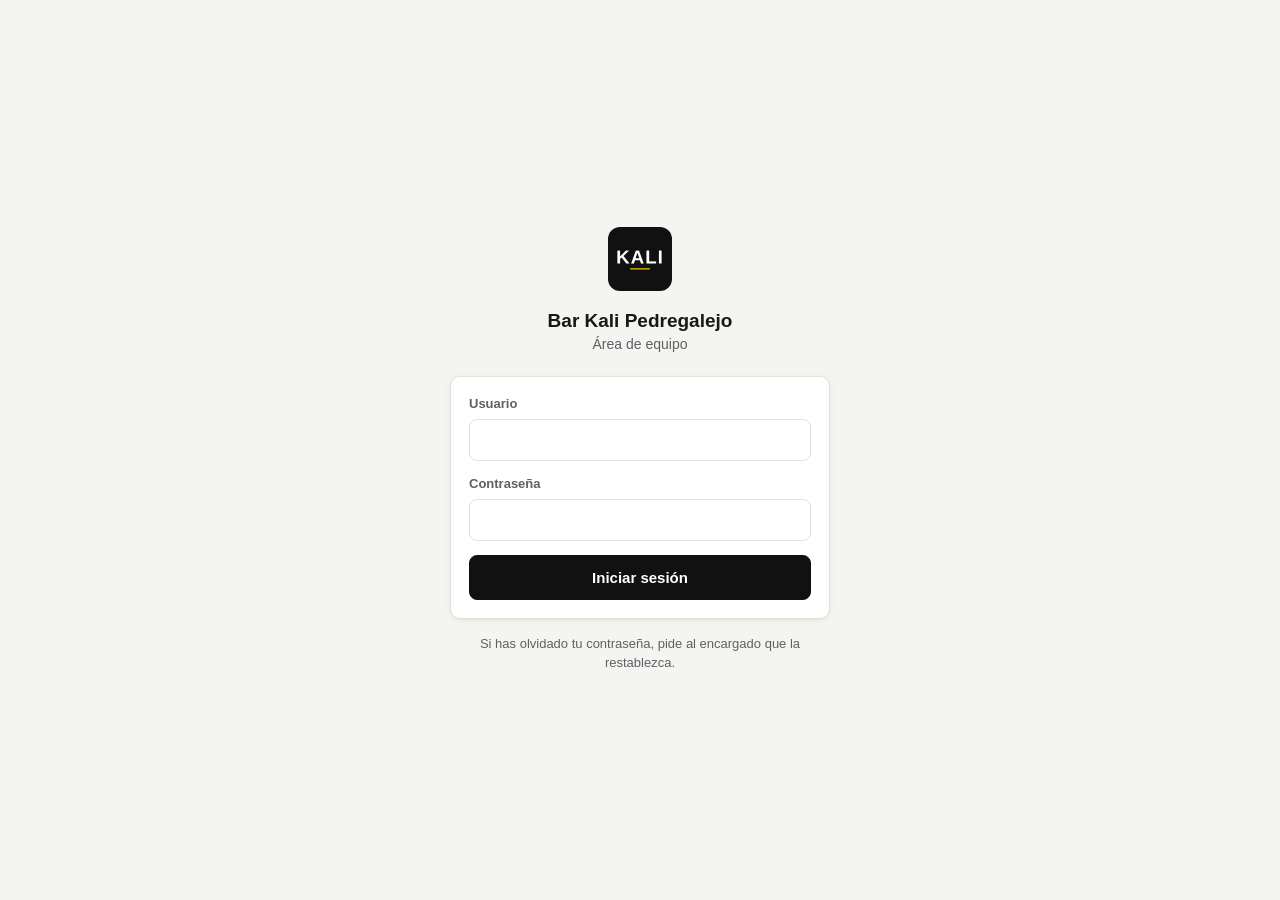
==== kali/equipo/index.html @ fcc7a3dd "Kali: todo en Hostinger en una sola carpeta equipo/ Se deja Netlify: las páginas y la API van juntas" ====
<!DOCTYPE html>
<html lang="es">
<head>
  <meta charset="UTF-8">
  <meta name="viewport" content="width=device-width, initial-scale=1.0">
  <meta name="robots" content="noindex, nofollow, noarchive">
  <meta name="referrer" content="no-referrer">
  <meta name="theme-color" content="#111111">
  <title>Acceso</title>
  <link rel="manifest" href="manifest.webmanifest">
  <link rel="icon" href="img/logo.png">
  <link rel="apple-touch-icon" href="img/logo.png">
  <link rel="stylesheet" href="css/equipo.css">
</head>
<body>
  <main class="login-pagina">
    <div class="login-caja">
      <div class="login-marca">
        <img src="img/logo.png" alt="">
        <h1>Bar Kali Pedregalejo</h1>
        <p>Área de equipo</p>
      </div>
      <form id="formulario" class="tarjeta" novalidate>
        <div id="mensaje" class="aviso-caja error" hidden></div>
        <div class="campo">
          <label for="usuario">Usuario</label>
          <input id="usuario" name="usuario" autocomplete="username" autocapitalize="none" spellcheck="false" required>
        </div>
        <div class="campo">
          <label for="password">Contraseña</label>
          <input id="password" name="password" type="password" autocomplete="current-password" required>
        </div>
        <button id="entrar" class="boton boton-primario" type="submit">Iniciar sesión</button>
      </form>
      <p class="subtitulo" style="text-align:center;margin-top:16px">Si has olvidado tu contraseña, pide al encargado que la restablezca.</p>
    </div>
  </main>
  <script type="module" src="js/login.js"></script>
</body>
</html>
---- kali/equipo/css/equipo.css ----
:root {
  --fondo: #f4f4f1;
  --superficie: #ffffff;
  --superficie-2: #f8f8f6;
  --borde: #e2e2dc;
  --texto: #18181b;
  --texto-2: #5f5f66;
  --negro: #111111;
  --acento: #f2c200;
  --acento-texto: #111111;
  --ok: #1f7a4d;
  --ok-fondo: #e6f4ec;
  --aviso: #9a6400;
  --aviso-fondo: #fdf3dc;
  --error: #b42318;
  --error-fondo: #fdecea;
  --info-fondo: #eef2f7;
  --radio: 10px;
  --sombra: 0 1px 2px rgba(0, 0, 0, .05), 0 1px 8px rgba(0, 0, 0, .04);
  --fuente: -apple-system, BlinkMacSystemFont, "Segoe UI", Roboto, "Helvetica Neue", Arial, sans-serif;
}

* { box-sizing: border-box; margin: 0; padding: 0; }

html { -webkit-text-size-adjust: 100%; }

body {
  font-family: var(--fuente);
  background: var(--fondo);
  color: var(--texto);
  font-size: 15px;
  line-height: 1.45;
  min-height: 100vh;
}

[hidden] { display: none !important; }

a { color: inherit; }

/* ---------- Barra superior ---------- */
.barra {
  background: var(--negro);
  color: #fff;
  position: sticky;
  top: 0;
  z-index: 20;
  border-bottom: 3px solid var(--acento);
}
.barra-interior {
  max-width: 1200px;
  margin: 0 auto;
  padding: 10px 16px;
  display: flex;
  align-items: center;
  gap: 12px;
}
.barra-logo { height: 34px; width: 34px; border-radius: 6px; object-fit: cover; }
.barra-titulo { font-weight: 600; letter-spacing: .02em; font-size: 15px; }
.barra-titulo small { display: block; font-weight: 400; color: #b9b9b9; font-size: 12px; }
.barra-titulo, .barra-titulo small { white-space: nowrap; overflow: hidden; text-overflow: ellipsis; min-width: 0; }
.barra-titulo { flex: 0 1 auto; }
.barra a, .barra button { flex-shrink: 0; }
.barra-espacio { flex: 1; }
.barra .boton-texto { color: #e6e6e6; }
.boton-barra {
  display: inline-flex;
  align-items: center;
  gap: 6px;
  background: rgba(255, 255, 255, .08);
  border: 1px solid rgba(255, 255, 255, .18);
  color: #fff;
  border-radius: 8px;
  padding: 7px 10px;
  font: inherit;
  font-size: 14px;
  cursor: pointer;
}
.boton-barra:hover { background: rgba(255, 255, 255, .16); }
.boton-barra:disabled { opacity: .7; cursor: default; }
.boton-barra.girando svg { animation: girar .8s linear infinite; }
@keyframes girar { to { transform: rotate(360deg); } }
.barra-interior { padding-top: max(10px, env(safe-area-inset-top)); }

/* ---------- Pestanas (admin) ---------- */
.pestanas {
  background: var(--superficie);
  border-bottom: 1px solid var(--borde);
  position: sticky;
  top: 57px;
  z-index: 15;
}
.pestanas-interior {
  max-width: 1200px;
  margin: 0 auto;
  padding: 0 8px;
  display: flex;
  overflow-x: auto;
  scrollbar-width: none;
}
.pestanas-interior::-webkit-scrollbar { display: none; }
.pestana {
  background: none;
  border: none;
  border-bottom: 2px solid transparent;
  padding: 13px 14px 11px;
  font: inherit;
  font-weight: 500;
  color: var(--texto-2);
  cursor: pointer;
  white-space: nowrap;
}
.pestana:hover { color: var(--texto); }
.pestana.activa { color: var(--texto); border-bottom-color: var(--acento); }

/* ---------- Estructura ---------- */
.contenedor { max-width: 1200px; margin: 0 auto; padding: 20px 16px 48px; }
.contenedor-estrecho { max-width: 760px; }

.rejilla { display: grid; gap: 16px; }
.rejilla-2 { grid-template-columns: repeat(auto-fit, minmax(300px, 1fr)); }
.rejilla-kpi { grid-template-columns: repeat(auto-fit, minmax(170px, 1fr)); }

.tarjeta {
  background: var(--superficie);
  border: 1px solid var(--borde);
  border-radius: var(--radio);
  box-shadow: var(--sombra);
  padding: 18px;
  min-width: 0;
}
.tarjeta + .tarjeta, .rejilla + .tarjeta, .tarjeta + .rejilla, .rejilla + .rejilla { margin-top: 16px; }
.rejilla > .tarjeta { margin-top: 0; }
.tarjeta-cabecera {
  display: flex;
  align-items: center;
  justify-content: space-between;
  gap: 10px;
  flex-wrap: wrap;
  margin-bottom: 14px;
}
.tarjeta h2 { font-size: 16px; font-weight: 600; }
.tarjeta h3 { font-size: 14px; font-weight: 600; margin: 14px 0 8px; }
.subtitulo { color: var(--texto-2); font-size: 13px; }

.kpi-etiqueta { color: var(--texto-2); font-size: 12px; text-transform: uppercase; letter-spacing: .05em; }
.kpi-valor { font-size: 26px; font-weight: 650; margin-top: 4px; font-variant-numeric: tabular-nums; }
.kpi-detalle { color: var(--texto-2); font-size: 13px; margin-top: 2px; }

/* ---------- Botones ---------- */
.boton {
  display: inline-flex;
  align-items: center;
  justify-content: center;
  gap: 6px;
  font: inherit;
  font-weight: 550;
  font-size: 14px;
  padding: 9px 14px;
  border-radius: 8px;
  border: 1px solid var(--borde);
  background: var(--superficie);
  color: var(--texto);
  cursor: pointer;
  text-decoration: none;
  white-space: nowrap;
}
.boton:hover { background: var(--superficie-2); }
.boton:disabled { opacity: .55; cursor: not-allowed; }
.boton-primario { background: var(--negro); color: #fff; border-color: var(--negro); }
.boton-primario:hover { background: #2a2a2a; }
.boton-acento { background: var(--acento); color: var(--acento-texto); border-color: var(--acento); }
.boton-acento:hover { background: #e0b400; }
.boton-peligro { color: var(--error); }
.boton-peligro:hover { background: var(--error-fondo); }
.boton-pequeno { padding: 5px 10px; font-size: 13px; }
.boton-texto { background: none; border: none; padding: 6px 8px; color: var(--texto-2); cursor: pointer; font: inherit; font-size: 14px; }
.boton-texto:hover { color: var(--texto); text-decoration: underline; }
.botones { display: flex; gap: 8px; flex-wrap: wrap; align-items: center; }

/* ---------- Formularios ---------- */
.campo { display: flex; flex-direction: column; gap: 5px; margin-bottom: 14px; }
.campo label, .etiqueta { font-size: 13px; font-weight: 550; color: var(--texto-2); }
.campo-ayuda { font-size: 12px; color: var(--texto-2); }
input, select, textarea {
  font: inherit;
  font-size: 15px;
  padding: 9px 11px;
  border: 1px solid var(--borde);
  border-radius: 8px;
  background: var(--superficie);
  color: var(--texto);
  width: 100%;
  min-width: 0;
}
input:focus, select:focus, textarea:focus { outline: 2px solid var(--acento); outline-offset: 0; border-color: var(--acento); }
input[type="checkbox"] { width: 18px; height: 18px; accent-color: var(--negro); }
.casilla { display: flex; align-items: center; gap: 10px; font-size: 14px; margin-bottom: 12px; cursor: pointer; }
.fila-campos { display: grid; grid-template-columns: repeat(auto-fit, minmax(150px, 1fr)); gap: 0 12px; }
.filtros { display: flex; flex-wrap: wrap; gap: 10px; align-items: flex-end; }
.filtros .campo { margin-bottom: 0; min-width: 140px; flex: 1 1 140px; }

/* ---------- Tablas ---------- */
.tabla-envoltorio { overflow-x: auto; margin: 0 -18px; padding: 0 18px; }
table { width: 100%; border-collapse: collapse; font-size: 14px; }
th {
  text-align: left;
  font-size: 12px;
  font-weight: 600;
  color: var(--texto-2);
  text-transform: uppercase;
  letter-spacing: .04em;
  padding: 8px 10px;
  border-bottom: 1px solid var(--borde);
  white-space: nowrap;
}
td { padding: 10px; border-bottom: 1px solid var(--borde); vertical-align: middle; }
tr:last-child td { border-bottom: none; }
tbody tr:hover { background: var(--superficie-2); }
tr.fila-pulsable { cursor: pointer; }
tr.fila-pulsable:active { background: var(--info-fondo); }
tfoot td { font-weight: 650; border-top: 2px solid var(--borde); border-bottom: none; }
.num { text-align: right; font-variant-numeric: tabular-nums; white-space: nowrap; }
.nowrap { white-space: nowrap; }
.vacio { text-align: center; color: var(--texto-2); padding: 28px 10px; }

/* ---------- Etiquetas de estado ---------- */
.estado {
  display: inline-flex;
  align-items: center;
  gap: 6px;
  font-size: 12px;
  font-weight: 600;
  padding: 3px 9px;
  border-radius: 999px;
  white-space: nowrap;
  background: var(--info-fondo);
  color: var(--texto-2);
}
.estado-ok { background: var(--ok-fondo); color: var(--ok); }
.estado-aviso { background: var(--aviso-fondo); color: var(--aviso); }
.estado-error { background: var(--error-fondo); color: var(--error); }
.punto { width: 8px; height: 8px; border-radius: 50%; background: currentColor; display: inline-block; }
.punto-vivo { animation: latido 1.6s ease-in-out infinite; }
@keyframes latido { 50% { opacity: .35; } }

.aviso-caja {
  border-radius: 8px;
  padding: 10px 12px;
  font-size: 14px;
  background: var(--info-fondo);
  margin-bottom: 12px;
}
.aviso-caja.error { background: var(--error-fondo); color: var(--error); }
.aviso-caja.aviso { background: var(--aviso-fondo); color: var(--aviso); }
.aviso-caja.ok { background: var(--ok-fondo); color: var(--ok); }

.lista { list-style: none; }
.lista li {
  display: flex;
  align-items: center;
  justify-content: space-between;
  gap: 12px;
  padding: 10px 0;
  border-bottom: 1px solid var(--borde);
}
.lista li:last-child { border-bottom: none; }
.lista .principal { font-weight: 550; }
.lista .secundario { color: var(--texto-2); font-size: 13px; }

/* ---------- Login ---------- */
.login-pagina { display: flex; align-items: center; justify-content: center; padding: 24px 16px; min-height: 100vh; }
.login-caja { width: 100%; max-width: 380px; }
.login-marca { text-align: center; margin-bottom: 22px; }
.login-marca img { width: 64px; height: 64px; border-radius: 12px; object-fit: cover; }
.login-marca h1 { font-size: 19px; margin-top: 10px; font-weight: 600; }
.login-marca p { color: var(--texto-2); font-size: 14px; }
.login-caja .boton { width: 100%; padding: 11px; font-size: 15px; }

/* ---------- Fichaje (trabajador) ---------- */
.fichar {
  text-align: center;
  padding: 26px 18px;
}
.fichar-estado { margin-bottom: 10px; }
.fichar-reloj { font-size: 44px; font-weight: 650; font-variant-numeric: tabular-nums; letter-spacing: -.01em; }
.fichar-fecha { color: var(--texto-2); margin-bottom: 18px; }
.fichar-contador { font-size: 15px; color: var(--texto-2); margin-bottom: 18px; min-height: 22px; }
.fichar-boton {
  width: 100%;
  max-width: 340px;
  padding: 17px;
  font-size: 17px;
  border-radius: 12px;
}
.fichar-ubicacion { font-size: 13px; color: var(--texto-2); margin-top: 14px; min-height: 20px; }
.fichar-ubicacion.error { color: var(--error); font-weight: 600; font-size: 14px; }

.saldo { font-size: 34px; font-weight: 700; font-variant-numeric: tabular-nums; }
.desglose { display: grid; grid-template-columns: repeat(3, 1fr); gap: 8px; margin-top: 14px; }
.desglose div { background: var(--superficie-2); border-radius: 8px; padding: 10px; }
.desglose .kpi-valor { font-size: 17px; }

.turno-proximo {
  border-left: 3px solid var(--acento);
  padding-left: 12px;
}

/* ---------- Cuadrante de turnos ---------- */
.cuadrante { min-width: 860px; table-layout: fixed; }
.cuadrante th, .cuadrante td { border: 1px solid var(--borde); padding: 6px; vertical-align: top; }
.cuadrante th { text-transform: none; letter-spacing: 0; font-size: 13px; text-align: center; background: var(--superficie-2); }
.cuadrante th.hoy { background: var(--acento); color: var(--acento-texto); }
.cuadrante td.nombre { font-weight: 550; width: 150px; vertical-align: middle; }
.cuadrante td.celda { cursor: pointer; height: 54px; }
.cuadrante td.celda:hover { background: var(--superficie-2); }
.bloque-turno {
  display: block;
  width: 100%;
  background: #fff8d6;
  border: 1px solid #f0dc8a;
  border-radius: 6px;
  padding: 3px 6px;
  font-size: 12px;
  font-weight: 600;
  margin-bottom: 4px;
  text-align: left;
  cursor: pointer;
  font-family: inherit;
  color: var(--texto);
}
.bloque-turno small { display: block; font-weight: 400; color: var(--texto-2); }

/* ---------- Modal ---------- */
.modal-fondo {
  position: fixed;
  inset: 0;
  background: rgba(17, 17, 17, .5);
  z-index: 100;
  display: flex;
  align-items: flex-start;
  justify-content: center;
  padding: 6vh 16px 16px;
  overflow-y: auto;
}
.modal {
  background: var(--superficie);
  border-radius: 12px;
  width: 100%;
  max-width: 520px;
  box-shadow: 0 20px 50px rgba(0, 0, 0, .25);
}
.modal-ancho { max-width: 820px; }
.modal-cabecera { display: flex; align-items: center; justify-content: space-between; padding: 16px 18px; border-bottom: 1px solid var(--borde); }
.modal-cabecera h2 { font-size: 17px; font-weight: 600; }
.modal-cuerpo { padding: 18px; }
.modal-pie { padding: 14px 18px; border-top: 1px solid var(--borde); display: flex; justify-content: flex-end; gap: 8px; flex-wrap: wrap; }
.modal-cerrar { background: none; border: none; font-size: 24px; line-height: 1; cursor: pointer; color: var(--texto-2); padding: 0 4px; }

.mapa { height: 380px; border-radius: 8px; border: 1px solid var(--borde); }
.mapa-pequeno { height: 220px; }

/* ---------- Avisos flotantes ---------- */
.notificaciones { position: fixed; bottom: 16px; left: 50%; transform: translateX(-50%); z-index: 200; display: flex; flex-direction: column; gap: 8px; width: calc(100% - 32px); max-width: 420px; }
.notificacion {
  background: var(--negro);
  color: #fff;
  padding: 12px 14px;
  border-radius: 10px;
  font-size: 14px;
  box-shadow: 0 8px 24px rgba(0, 0, 0, .2);
  border-left: 4px solid var(--acento);
}
.notificacion.error { border-left-color: #ff6b5b; }

.cargando { color: var(--texto-2); padding: 24px; text-align: center; }

@media (max-width: 600px) {
  .contenedor { padding: 14px 12px 40px; }
  .tarjeta { padding: 15px; }
  .tabla-envoltorio { margin: 0 -15px; padding: 0 15px; }
  .fichar-reloj { font-size: 38px; }
  .ocultar-movil { display: none; }
  .desglose .kpi-valor { font-size: 15px; }
  td, th { padding: 8px 6px; }
}
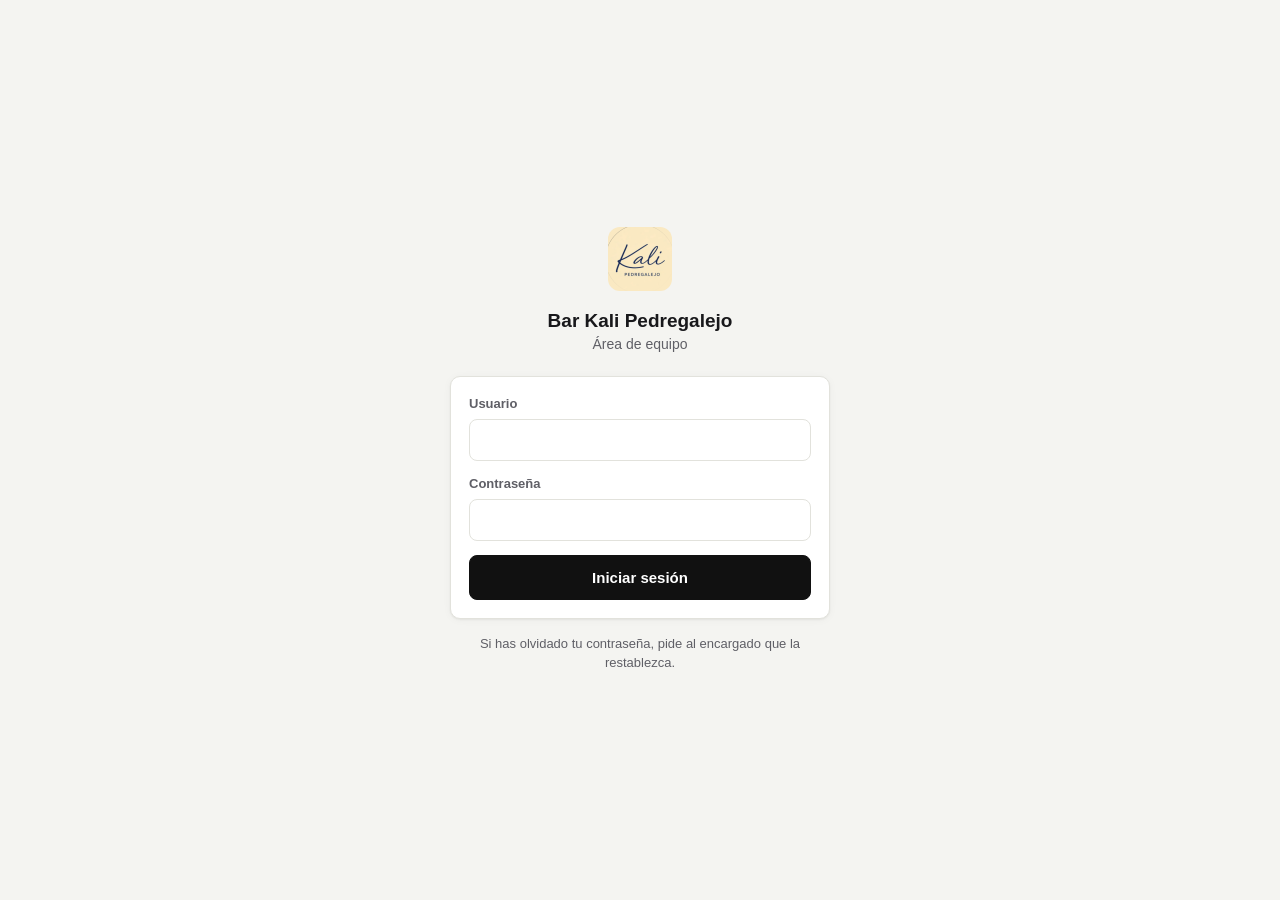
==== commit 4ddda889: "Kali: impedir que el modo oscuro del móvil cambie los colores Chrome y Samsung Internet en Android o" ====
--- a/kali/equipo/index.html
+++ b/kali/equipo/index.html
@@ -6,6 +6,7 @@
   <meta name="robots" content="noindex, nofollow, noarchive">
   <meta name="referrer" content="no-referrer">
   <meta name="theme-color" content="#111111">
+  <meta name="color-scheme" content="only light">
   <title>Acceso</title>
   <link rel="manifest" href="manifest.webmanifest">
   <link rel="icon" href="img/logo.png">
--- a/kali/equipo/css/equipo.css
+++ b/kali/equipo/css/equipo.css
@@ -1,4 +1,5 @@
 :root {
+  color-scheme: only light;
   --fondo: #f4f4f1;
   --superficie: #ffffff;
   --superficie-2: #f8f8f6;
